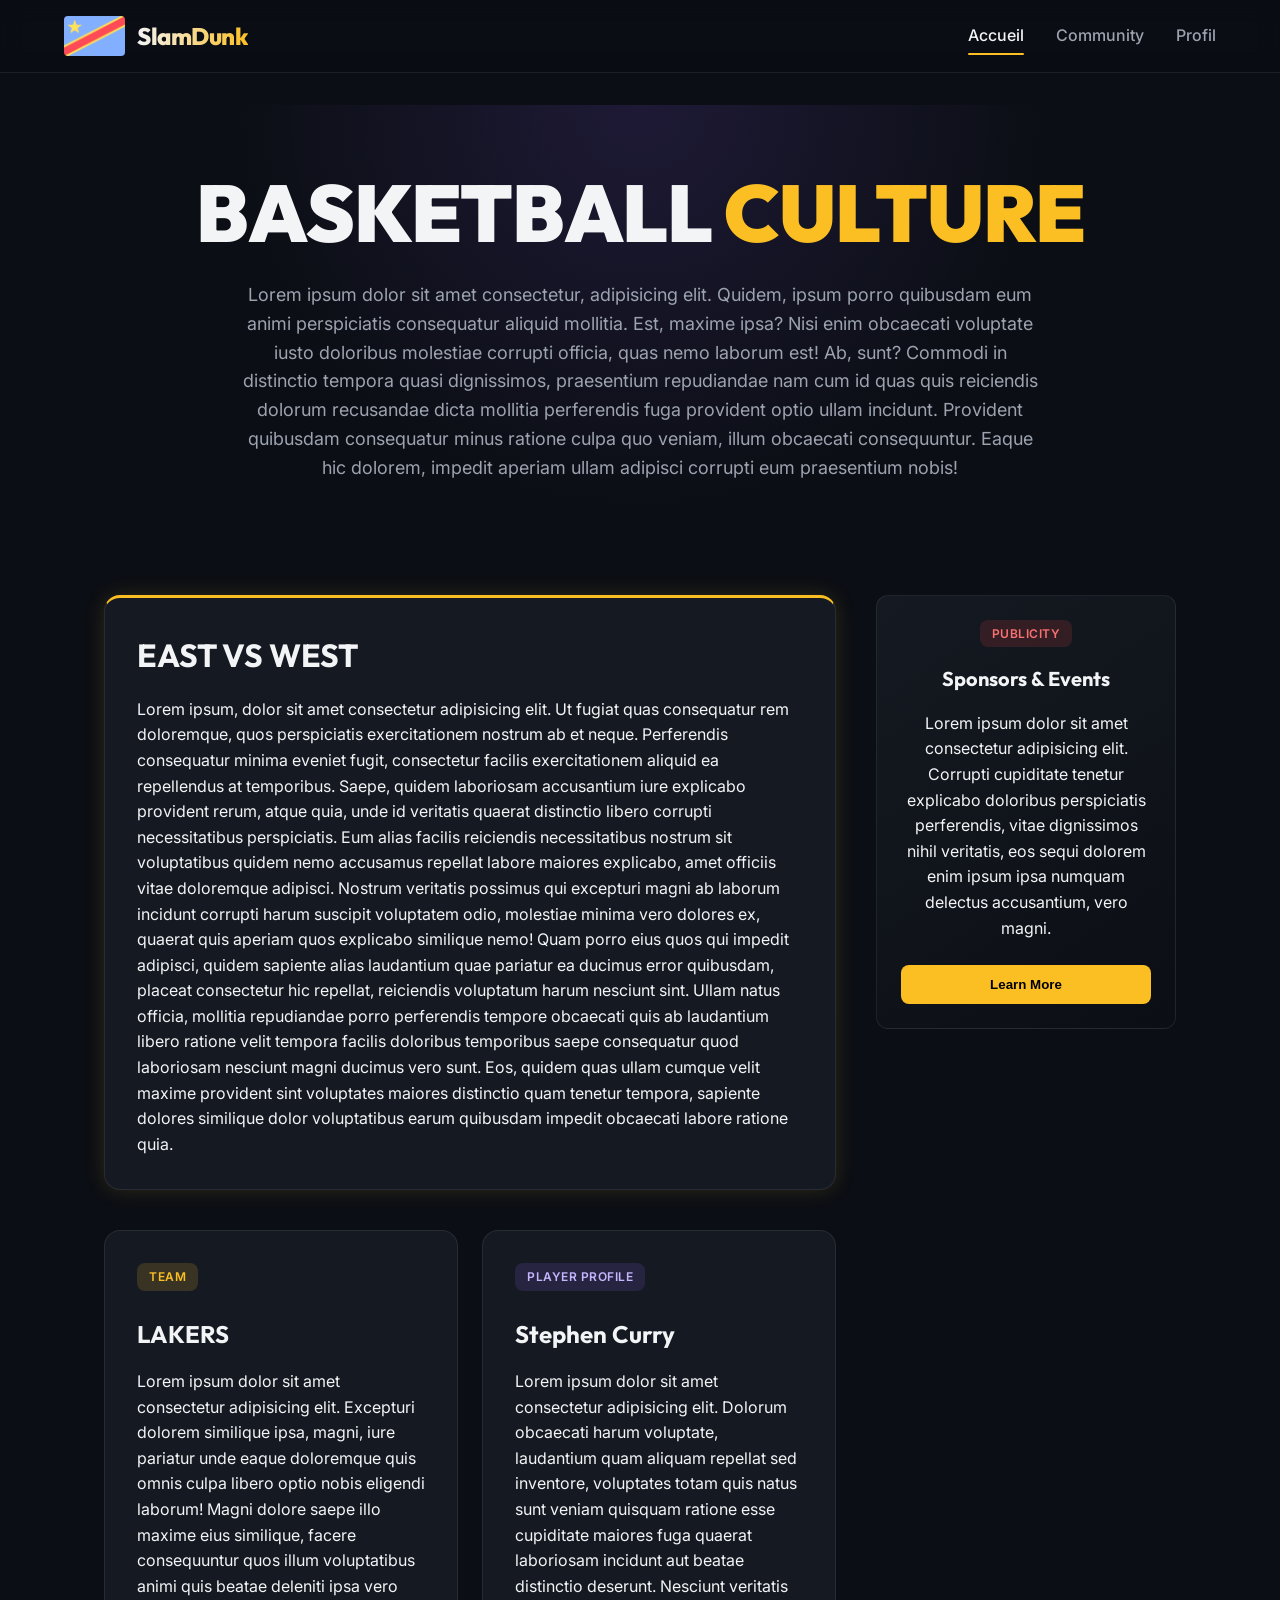
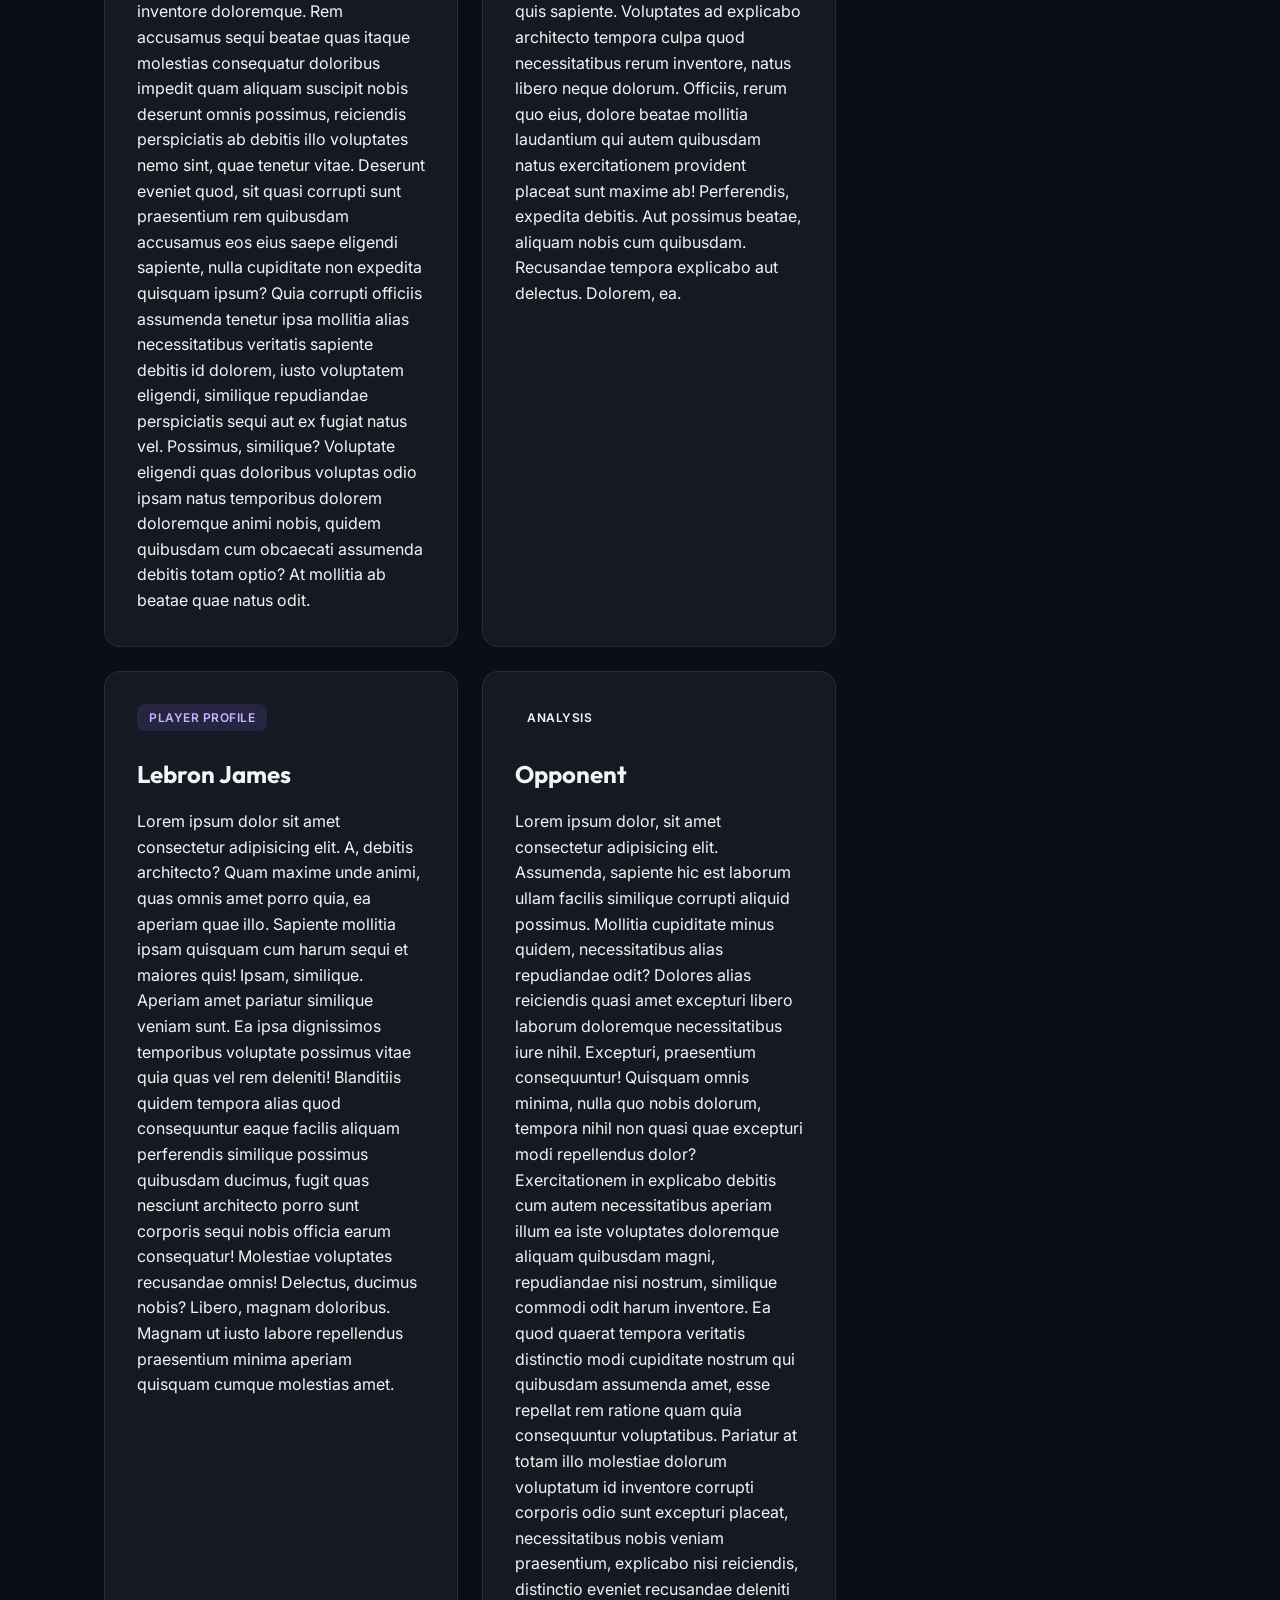
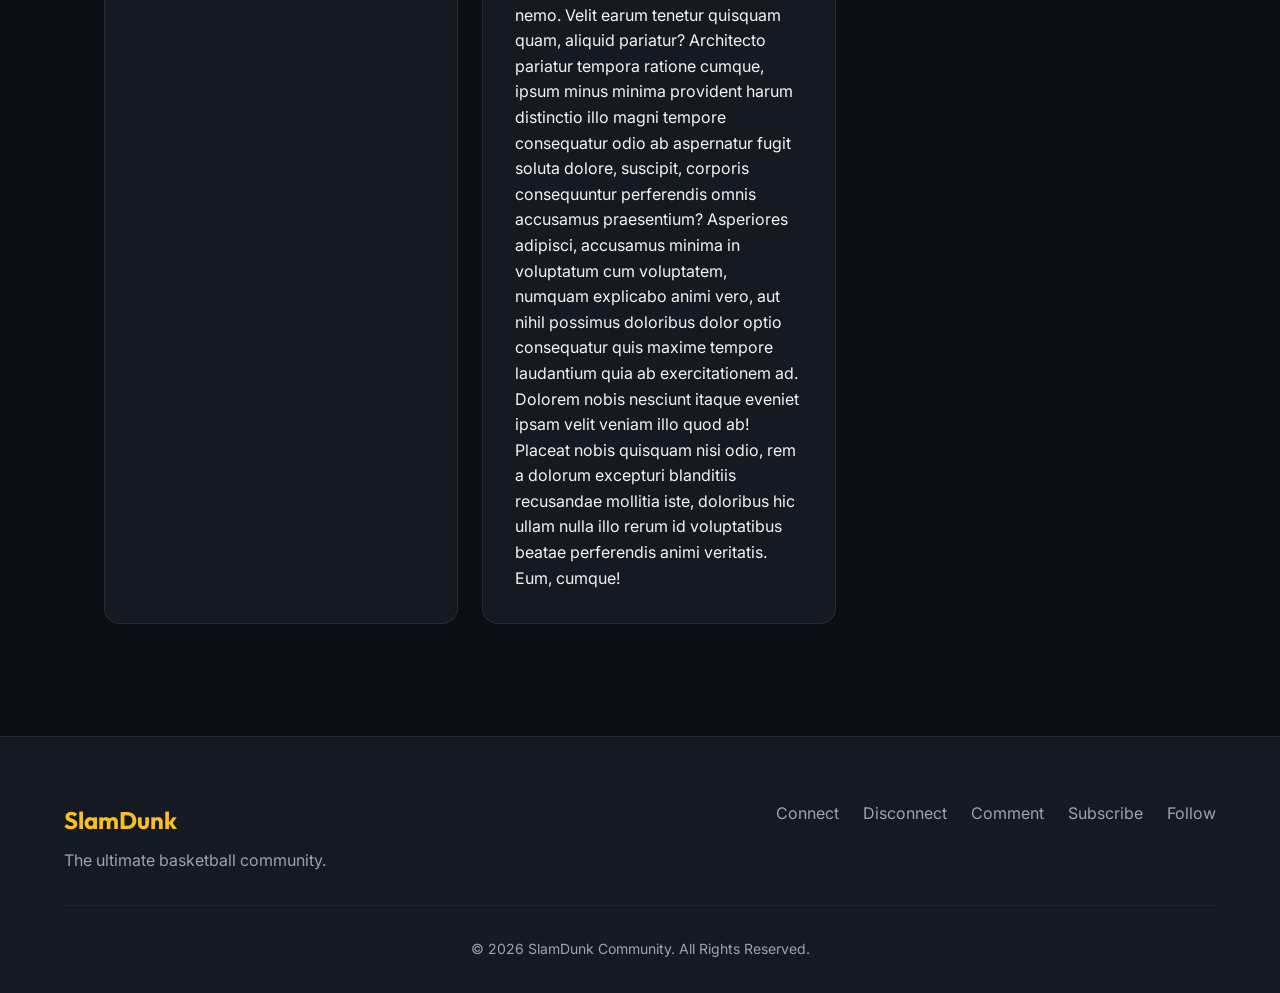
==== index.html @ 23853d2c "fx(design and all)" ====
<!DOCTYPE html>
<html lang="en">
  <head>
    <meta charset="UTF-8" />
    <meta name="viewport" content="width=device-width, initial-scale=1.0" />
    <!-- Modern Fonts -->
    <link rel="preconnect" href="https://fonts.googleapis.com">
    <link rel="preconnect" href="https://fonts.gstatic.com" crossorigin>
    <link href="https://fonts.googleapis.com/css2?family=Inter:wght@300;400;500;600&family=Outfit:wght@700;800;900&display=swap" rel="stylesheet">
    <link rel="stylesheet" href="1.css" />
    <title>SlamDunk | Community</title>
    <meta name="description" content="A comprehensive modern basketball community and news portal." />
  </head>
  <body>
    <!-- Top Navigation -->
    <header class="navbar">
      <div class="logo-area">
        <img src="drc.png" alt="drc flag" class="nav-logo" />
        <span class="logo-text">SlamDunk</span>
      </div>
      <nav class="nav-menu">
        <ul class="nav-links">
          <li><a href="#" class="active">Accueil</a></li>
          <li><a href="#">Community</a></li>
          <li><a href="#">Profil</a></li>
        </ul>
      </nav>
    </header>

    <!-- Main Application Wrapper -->
    <main class="page-container">
      
      <!-- Page Header / Hero -->
      <section class="hero-section">
        <h1 class="hero-title">BASKETBALL <span class="accent-text">CULTURE</span></h1>
        <p class="lead-text">
          Lorem ipsum dolor sit amet consectetur, adipisicing elit. Quidem,
          ipsum porro quibusdam eum animi perspiciatis consequatur aliquid
          mollitia. Est, maxime ipsa? Nisi enim obcaecati voluptate iusto
          doloribus molestiae corrupti officia, quas nemo laborum est! Ab,
          sunt? Commodi in distinctio tempora quasi dignissimos, praesentium
          repudiandae nam cum id quas quis reiciendis dolorum recusandae
          dicta mollitia perferendis fuga provident optio ullam incidunt.
          Provident quibusdam consequatur minus ratione culpa quo veniam,
          illum obcaecati consequuntur. Eaque hic dolorem, impedit aperiam
          ullam adipisci corrupti eum praesentium nobis!
        </p>
      </section>

      <!-- Layout Grid (Main Content + Sidebar) -->
      <div class="content-layout">
        
        <!-- Primary Articles Area -->
        <div class="main-articles">
          
          <article class="card premium-card">
            <h2 class="card-heading">EAST VS WEST</h2>
            <div class="card-body">
              <p>
                Lorem ipsum, dolor sit amet consectetur adipisicing elit. Ut
                fugiat quas consequatur rem doloremque, quos perspiciatis
                exercitationem nostrum ab et neque. Perferendis consequatur minima
                eveniet fugit, consectetur facilis exercitationem aliquid ea
                repellendus at temporibus. Saepe, quidem laboriosam accusantium
                iure explicabo provident rerum, atque quia, unde id veritatis
                quaerat distinctio libero corrupti necessitatibus perspiciatis.
                Eum alias facilis reiciendis necessitatibus nostrum sit
                voluptatibus quidem nemo accusamus repellat labore maiores
                explicabo, amet officiis vitae doloremque adipisci. Nostrum
                veritatis possimus qui excepturi magni ab laborum incidunt
                corrupti harum suscipit voluptatem odio, molestiae minima vero
                dolores ex, quaerat quis aperiam quos explicabo similique nemo!
                Quam porro eius quos qui impedit adipisci, quidem sapiente alias
                laudantium quae pariatur ea ducimus error quibusdam, placeat
                consectetur hic repellat, reiciendis voluptatum harum nesciunt
                sint. Ullam natus officia, mollitia repudiandae porro perferendis
                tempore obcaecati quis ab laudantium libero ratione velit tempora
                facilis doloribus temporibus saepe consequatur quod laboriosam
                nesciunt magni ducimus vero sunt. Eos, quidem quas ullam cumque
                velit maxime provident sint voluptates maiores distinctio quam
                tenetur tempora, sapiente dolores similique dolor voluptatibus
                earum quibusdam impedit obcaecati labore ratione quia.
              </p>
            </div>
          </article>

          <!-- Grid of Sub-Topics -->
          <div class="cards-grid">
            <article class="card team-card">
              <div class="card-image-wrap lakers-img"></div>
              <div class="card-content">
                <span class="badge team-badge">Team</span>
                <h3 class="card-subheading">LAKERS</h3>
                <p>
                  Lorem ipsum dolor sit amet consectetur adipisicing elit. Excepturi
                  dolorem similique ipsa, magni, iure pariatur unde eaque doloremque
                  quis omnis culpa libero optio nobis eligendi laborum! Magni dolore
                  saepe illo maxime eius similique, facere consequuntur quos illum
                  voluptatibus animi quis beatae deleniti ipsa vero inventore
                  doloremque. Rem accusamus sequi beatae quas itaque molestias
                  consequatur doloribus impedit quam aliquam suscipit nobis deserunt
                  omnis possimus, reiciendis perspiciatis ab debitis illo voluptates
                  nemo sint, quae tenetur vitae. Deserunt eveniet quod, sit quasi
                  corrupti sunt praesentium rem quibusdam accusamus eos eius saepe
                  eligendi sapiente, nulla cupiditate non expedita quisquam ipsum?
                  Quia corrupti officiis assumenda tenetur ipsa mollitia alias
                  necessitatibus veritatis sapiente debitis id dolorem, iusto
                  voluptatem eligendi, similique repudiandae perspiciatis sequi aut
                  ex fugiat natus vel. Possimus, similique? Voluptate eligendi quas
                  doloribus voluptas odio ipsam natus temporibus dolorem doloremque
                  animi nobis, quidem quibusdam cum obcaecati assumenda debitis
                  totam optio? At mollitia ab beatae quae natus odit.
                </p>
              </div>
            </article>

            <article class="card player-card">
              <div class="card-content">
                <span class="badge player-badge">Player Profile</span>
                <h3 class="card-subheading">Stephen Curry</h3>
                <p>
                  Lorem ipsum dolor sit amet consectetur adipisicing elit. Dolorum
                  obcaecati harum voluptate, laudantium quam aliquam repellat sed
                  inventore, voluptates totam quis natus sunt veniam quisquam
                  ratione esse cupiditate maiores fuga quaerat laboriosam incidunt
                  aut beatae distinctio deserunt. Nesciunt veritatis quis sapiente.
                  Voluptates ad explicabo architecto tempora culpa quod
                  necessitatibus rerum inventore, natus libero neque dolorum.
                  Officiis, rerum quo eius, dolore beatae mollitia laudantium qui
                  autem quibusdam natus exercitationem provident placeat sunt maxime
                  ab! Perferendis, expedita debitis. Aut possimus beatae, aliquam
                  nobis cum quibusdam. Recusandae tempora explicabo aut delectus.
                  Dolorem, ea.
                </p>
              </div>
            </article>

            <article class="card player-card">
              <div class="card-content">
                <span class="badge player-badge">Player Profile</span>
                <h3 class="card-subheading">Lebron James</h3>
                <p>
                  Lorem ipsum dolor sit amet consectetur adipisicing elit. A,
                  debitis architecto? Quam maxime unde animi, quas omnis amet porro
                  quia, ea aperiam quae illo. Sapiente mollitia ipsam quisquam cum
                  harum sequi et maiores quis! Ipsam, similique. Aperiam amet
                  pariatur similique veniam sunt. Ea ipsa dignissimos temporibus
                  voluptate possimus vitae quia quas vel rem deleniti! Blanditiis
                  quidem tempora alias quod consequuntur eaque facilis aliquam
                  perferendis similique possimus quibusdam ducimus, fugit quas
                  nesciunt architecto porro sunt corporis sequi nobis officia earum
                  consequatur! Molestiae voluptates recusandae omnis! Delectus,
                  ducimus nobis? Libero, magnam doloribus. Magnam ut iusto labore
                  repellendus praesentium minima aperiam quisquam cumque molestias
                  amet.
                </p>
              </div>
            </article>

            <article class="card general-card">
              <div class="card-content">
                <span class="badge">Analysis</span>
                <h3 class="card-subheading">Opponent</h3>
                <p>
                  Lorem ipsum dolor, sit amet consectetur adipisicing elit.
                  Assumenda, sapiente hic est laborum ullam facilis similique
                  corrupti aliquid possimus. Mollitia cupiditate minus quidem,
                  necessitatibus alias repudiandae odit? Dolores alias reiciendis
                  quasi amet excepturi libero laborum doloremque necessitatibus iure
                  nihil. Excepturi, praesentium consequuntur! Quisquam omnis minima,
                  nulla quo nobis dolorum, tempora nihil non quasi quae excepturi
                  modi repellendus dolor? Exercitationem in explicabo debitis cum
                  autem necessitatibus aperiam illum ea iste voluptates doloremque
                  aliquam quibusdam magni, repudiandae nisi nostrum, similique
                  commodi odit harum inventore. Ea quod quaerat tempora veritatis
                  distinctio modi cupiditate nostrum qui quibusdam assumenda amet,
                  esse repellat rem ratione quam quia consequuntur voluptatibus.
                  Pariatur at totam illo molestiae dolorum voluptatum id inventore
                  corrupti corporis odio sunt excepturi placeat, necessitatibus
                  nobis veniam praesentium, explicabo nisi reiciendis, distinctio
                  eveniet recusandae deleniti nemo. Velit earum tenetur quisquam
                  quam, aliquid pariatur? Architecto pariatur tempora ratione
                  cumque, ipsum minus minima provident harum distinctio illo magni
                  tempore consequatur odio ab aspernatur fugit soluta dolore,
                  suscipit, corporis consequuntur perferendis omnis accusamus
                  praesentium? Asperiores adipisci, accusamus minima in voluptatum
                  cum voluptatem, numquam explicabo animi vero, aut nihil possimus
                  doloribus dolor optio consequatur quis maxime tempore laudantium
                  quia ab exercitationem ad. Dolorem nobis nesciunt itaque eveniet
                  ipsam velit veniam illo quod ab! Placeat nobis quisquam nisi odio,
                  rem a dolorum excepturi blanditiis recusandae mollitia iste,
                  doloribus hic ullam nulla illo rerum id voluptatibus beatae
                  perferendis animi veritatis. Eum, cumque!
                </p>
              </div>
            </article>
          </div>
        </div>

        <!-- Sidebar / Publicity -->
        <aside class="sidebar">
          <div class="promo-widget">
            <span class="badge promo-badge">Publicity</span>
            <h3 class="widget-title">Sponsors & Events</h3>
            <p>
              Lorem ipsum dolor sit amet consectetur adipisicing elit. Corrupti
              cupiditate tenetur explicabo doloribus perspiciatis perferendis,
              vitae dignissimos nihil veritatis, eos sequi dolorem enim ipsum ipsa
              numquam delectus accusantium, vero magni.
            </p>
            <button class="btn btn-primary">Learn More</button>
          </div>
        </aside>

      </div>
    </main>

    <!-- Footer Area -->
    <footer class="main-footer">
      <div class="footer-inner">
        <div class="footer-brand">
          <h4>SlamDunk</h4>
          <p>The ultimate basketball community.</p>
        </div>
        <ul class="footer-nav">
          <li><a href="#">Connect</a></li>
          <li><a href="#">Disconnect</a></li>
          <li><a href="#">Comment</a></li>
          <li><a href="#">Subscribe</a></li>
          <li><a href="#">Follow</a></li>
        </ul>
      </div>
      <div class="footer-bottom">
        <p>&copy; 2026 SlamDunk Community. All Rights Reserved.</p>
      </div>
    </footer>
  </body>
</html>
---- 1.css ----
/* =========================================================================
   Modern SlamDunk Theme 
   ========================================================================= */

:root {
  /* Color Palette - Premium Dark Theme with Gold Accents */
  --bg-main: #0B0E14;
  --bg-card: #151A22;
  --bg-card-hover: #1A202C;
  --bg-navbar: rgba(11, 14, 20, 0.85);
  
  --text-primary: #F3F4F6;
  --text-secondary: #9CA3AF;
  
  --accent-primary: #FBBF24; /* Lakers Gold */
  --accent-hover: #F59E0B;
  --accent-secondary: #8B5CF6; /* Lakers Purple */

  --border-color: rgba(255, 255, 255, 0.08);

  /* Typography */
  --font-sans: 'Inter', sans-serif;
  --font-display: 'Outfit', sans-serif;
  
  /* Layout */
  --max-width: 1200px;
  --radius-lg: 16px;
  --radius-md: 12px;
  --radius-sm: 8px;
  
  /* Shadows & Effects */
  --shadow-subtle: 0 4px 20px rgba(0,0,0,0.4);
  --shadow-glow: 0 0 20px rgba(251, 191, 36, 0.15);
  --transition: all 0.3s cubic-bezier(0.4, 0, 0.2, 1);
}

* {
  margin: 0;
  padding: 0;
  box-sizing: border-box;
}

body {
  background-color: var(--bg-main);
  color: var(--text-primary);
  font-family: var(--font-sans);
  line-height: 1.6;
  -webkit-font-smoothing: antialiased;
}

img {
  max-width: 100%;
  display: block;
}

a {
  text-decoration: none;
  color: inherit;
  transition: var(--transition);
}

ul {
  list-style: none;
}

/* =========================================================================
   Navigation
   ========================================================================= */
.navbar {
  position: sticky;
  top: 0;
  z-index: 100;
  display: flex;
  justify-content: space-between;
  align-items: center;
  padding: 1rem 5%;
  background: var(--bg-navbar);
  backdrop-filter: blur(12px);
  -webkit-backdrop-filter: blur(12px);
  border-bottom: 1px solid var(--border-color);
}

.logo-area {
  display: flex;
  align-items: center;
  gap: 12px;
}

.nav-logo {
  height: 40px;
  width: auto;
  border-radius: 4px;
}

.logo-text {
  font-family: var(--font-display);
  font-weight: 800;
  font-size: 1.5rem;
  letter-spacing: -0.5px;
  background: linear-gradient(to right, var(--text-primary), var(--accent-primary));
  -webkit-background-clip: text;
  color: transparent;
}

.nav-links {
  display: flex;
  gap: 2rem;
}

.nav-links a {
  font-weight: 500;
  font-size: 1rem;
  color: var(--text-secondary);
  padding: 0.5rem 0;
  position: relative;
}

.nav-links a:hover,
.nav-links a.active {
  color: var(--text-primary);
}

.nav-links a.active::after {
  content: '';
  position: absolute;
  bottom: -2px;
  left: 0;
  width: 100%;
  height: 2px;
  background-color: var(--accent-primary);
  border-radius: 2px;
}

/* =========================================================================
   Layout & Hero
   ========================================================================= */
.page-container {
  max-width: var(--max-width);
  margin: 0 auto;
  padding: 2rem 5%;
}

.hero-section {
  text-align: center;
  padding: 4rem 1rem;
  margin-bottom: 3rem;
  background: radial-gradient(circle at top, rgba(139, 92, 246, 0.15), transparent 60%);
  border-radius: var(--radius-lg);
}

.hero-title {
  font-family: var(--font-display);
  font-size: clamp(3rem, 8vw, 5rem);
  font-weight: 900;
  line-height: 1.1;
  margin-bottom: 1.5rem;
  letter-spacing: -1px;
}

.accent-text {
  color: var(--accent-primary);
}

.lead-text {
  max-width: 800px;
  margin: 0 auto;
  font-size: 1.125rem;
  color: var(--text-secondary);
}

/* =========================================================================
   Content Layout
   ========================================================================= */
.content-layout {
  display: grid;
  grid-template-columns: 1fr 300px;
  gap: 2.5rem;
}

/* =========================================================================
   Cards & Components
   ========================================================================= */
.card {
  background: var(--bg-card);
  border: 1px solid var(--border-color);
  border-radius: var(--radius-lg);
  padding: 2rem;
  transition: var(--transition);
}

.card:hover {
  transform: translateY(-4px);
  background: var(--bg-card-hover);
  box-shadow: var(--shadow-subtle);
  border-color: rgba(255, 255, 255, 0.15);
}

.premium-card {
  margin-bottom: 2.5rem;
  border-top: 3px solid var(--accent-primary);
  box-shadow: var(--shadow-glow);
}

.card-heading {
  font-family: var(--font-display);
  font-size: 2rem;
  margin-bottom: 1rem;
}

.card-subheading {
  font-family: var(--font-display);
  font-size: 1.5rem;
  margin: 0.5rem 0 1rem;
}

.cards-grid {
  display: grid;
  grid-template-columns: repeat(auto-fit, minmax(300px, 1fr));
  gap: 1.5rem;
}

.badge {
  display: inline-block;
  padding: 0.25rem 0.75rem;
  font-size: 0.75rem;
  font-weight: 600;
  text-transform: uppercase;
  border-radius: var(--radius-sm);
  margin-bottom: 1rem;
  letter-spacing: 0.5px;
}

.team-badge {
  background: rgba(251, 191, 36, 0.15);
  color: var(--accent-primary);
}

.player-badge {
  background: rgba(139, 92, 246, 0.15);
  color: #C4B5FD; /* Lighter Purple */
}

.promo-badge {
  background: rgba(239, 68, 68, 0.15);
  color: #F87171; /* Red */
}

/* =========================================================================
   Sidebar & Widgets
   ========================================================================= */
.promo-widget {
  background: linear-gradient(145deg, var(--bg-card), rgba(11, 14, 20, 1));
  border: 1px solid var(--border-color);
  border-radius: var(--radius-md);
  padding: 1.5rem;
  text-align: center;
  position: sticky;
  top: 100px;
}

.widget-title {
  font-family: var(--font-display);
  font-size: 1.25rem;
  margin-bottom: 1rem;
}

.btn {
  display: inline-flex;
  align-items: center;
  justify-content: center;
  padding: 0.75rem 1.5rem;
  font-weight: 600;
  border-radius: var(--radius-sm);
  cursor: pointer;
  transition: var(--transition);
  border: none;
  width: 100%;
  margin-top: 1.5rem;
}

.btn-primary {
  background: var(--accent-primary);
  color: #000;
}

.btn-primary:hover {
  background: var(--accent-hover);
  transform: scale(1.02);
}

/* =========================================================================
   Footer
   ========================================================================= */
.main-footer {
  background: var(--bg-card);
  border-top: 1px solid var(--border-color);
  padding: 4rem 5% 2rem;
  margin-top: 5rem;
}

.footer-inner {
  max-width: var(--max-width);
  margin: 0 auto;
  display: flex;
  justify-content: space-between;
  align-items: flex-start;
  flex-wrap: wrap;
  gap: 2rem;
  margin-bottom: 2rem;
}

.footer-brand h4 {
  font-family: var(--font-display);
  font-size: 1.5rem;
  color: var(--accent-primary);
  margin-bottom: 0.5rem;
}

.footer-brand p {
  color: var(--text-secondary);
}

.footer-nav {
  display: flex;
  flex-wrap: wrap;
  gap: 1.5rem;
}

.footer-nav a {
  color: var(--text-secondary);
}

.footer-nav a:hover {
  color: var(--accent-primary);
}

.footer-bottom {
  max-width: var(--max-width);
  margin: 0 auto;
  padding-top: 2rem;
  border-top: 1px solid rgba(255,255,255,0.05);
  text-align: center;
  color: var(--text-secondary);
  font-size: 0.875rem;
}

/* =========================================================================
   Responsive Media Queries
   ========================================================================= */
@media (max-width: 968px) {
  .content-layout {
    grid-template-columns: 1fr;
  }
  
  .sidebar {
    order: -1;
    margin-bottom: 2rem;
  }
  
  .promo-widget {
    position: static;
  }
}

@media (max-width: 640px) {
  .navbar {
    flex-direction: column;
    gap: 1rem;
    padding: 1rem;
  }
  
  .footer-inner {
    flex-direction: column;
    align-items: center;
    text-align: center;
  }
  
  .hero-title {
    font-size: 2.5rem;
  }
  
  .card {
    padding: 1.5rem;
  }
}
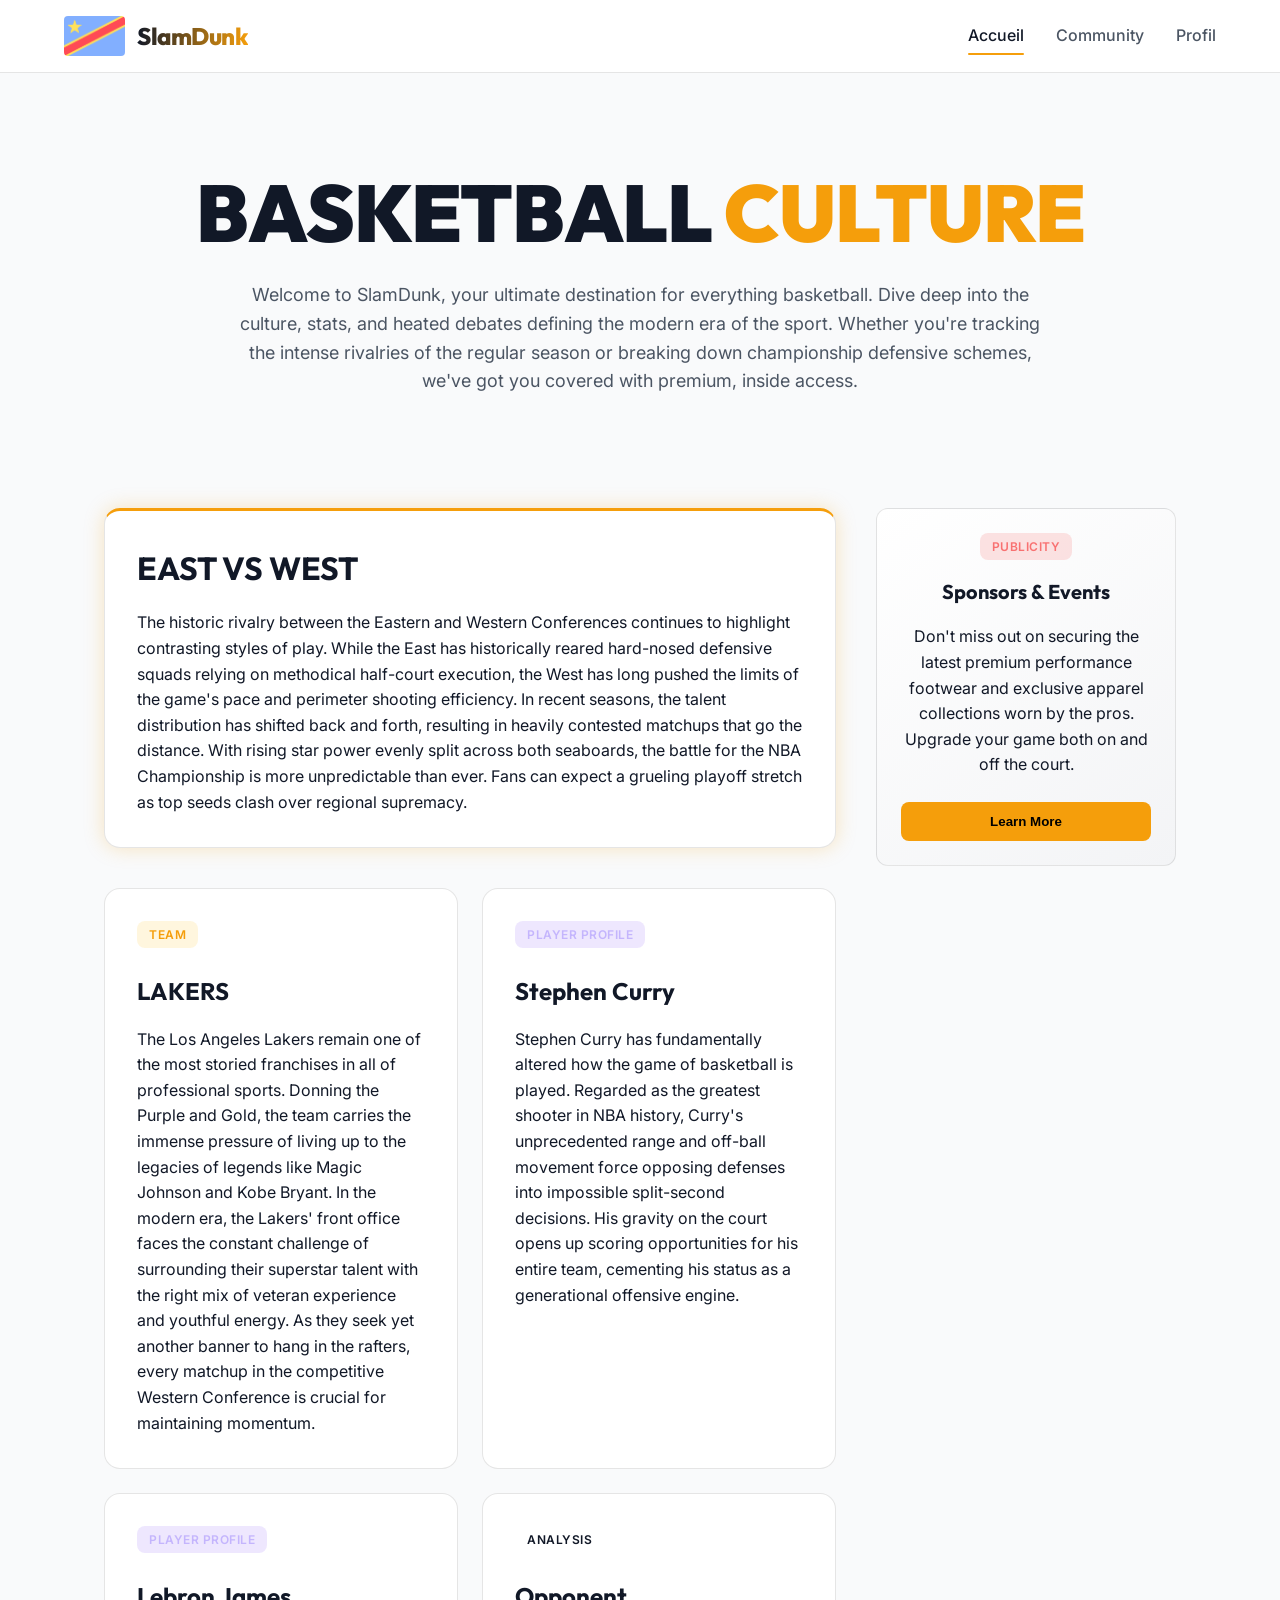
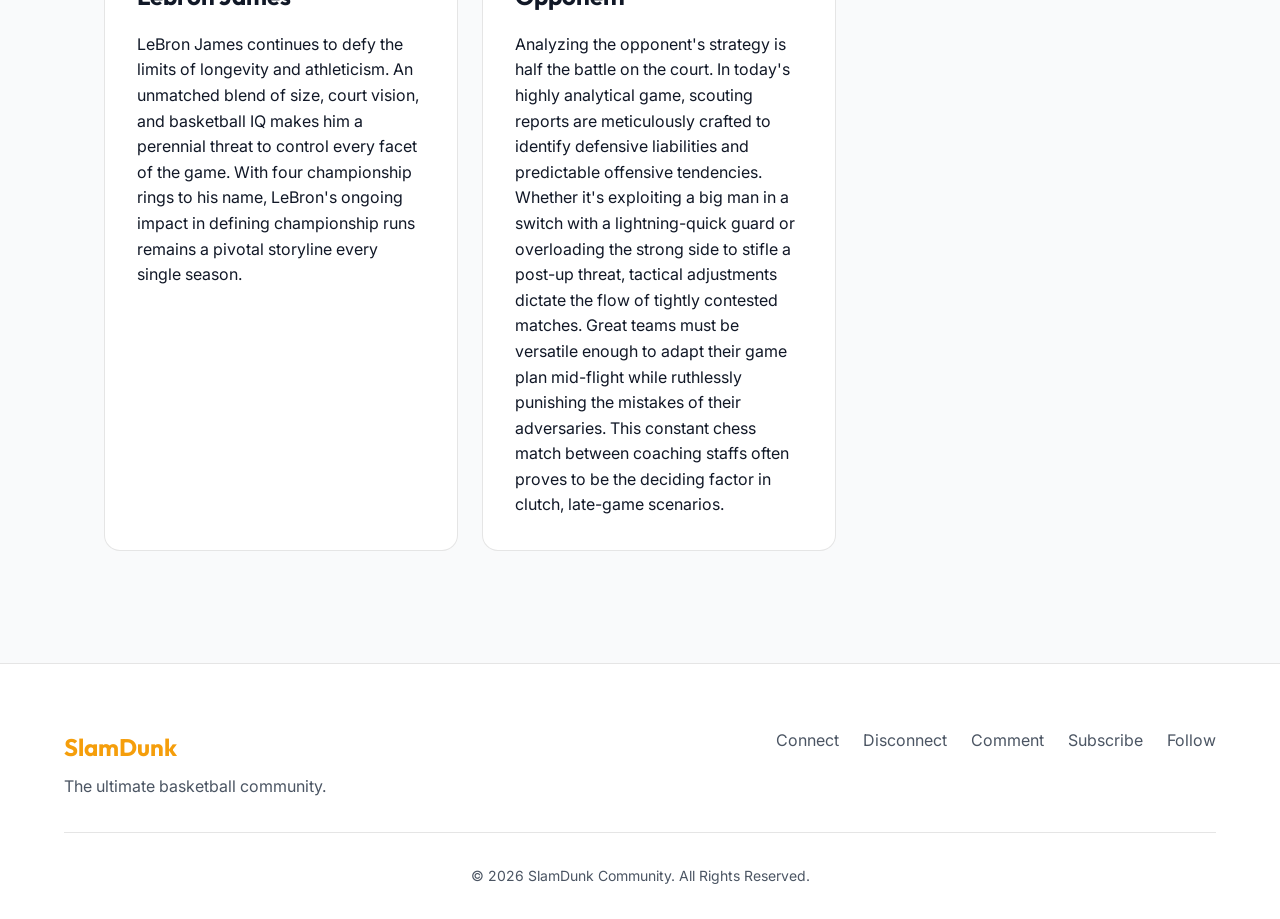
==== commit 4c30535c: "fx(vocabulary): remove the lorem" ====
--- a/index.html
+++ b/index.html
@@ -34,16 +34,11 @@
       <section class="hero-section">
         <h1 class="hero-title">BASKETBALL <span class="accent-text">CULTURE</span></h1>
         <p class="lead-text">
-          Lorem ipsum dolor sit amet consectetur, adipisicing elit. Quidem,
-          ipsum porro quibusdam eum animi perspiciatis consequatur aliquid
-          mollitia. Est, maxime ipsa? Nisi enim obcaecati voluptate iusto
-          doloribus molestiae corrupti officia, quas nemo laborum est! Ab,
-          sunt? Commodi in distinctio tempora quasi dignissimos, praesentium
-          repudiandae nam cum id quas quis reiciendis dolorum recusandae
-          dicta mollitia perferendis fuga provident optio ullam incidunt.
-          Provident quibusdam consequatur minus ratione culpa quo veniam,
-          illum obcaecati consequuntur. Eaque hic dolorem, impedit aperiam
-          ullam adipisci corrupti eum praesentium nobis!
+          Welcome to SlamDunk, your ultimate destination for everything basketball. 
+          Dive deep into the culture, stats, and heated debates defining the modern era 
+          of the sport. Whether you're tracking the intense rivalries of the regular season 
+          or breaking down championship defensive schemes, we've got you covered with 
+          premium, inside access.
         </p>
       </section>
 
@@ -57,29 +52,15 @@
             <h2 class="card-heading">EAST VS WEST</h2>
             <div class="card-body">
               <p>
-                Lorem ipsum, dolor sit amet consectetur adipisicing elit. Ut
-                fugiat quas consequatur rem doloremque, quos perspiciatis
-                exercitationem nostrum ab et neque. Perferendis consequatur minima
-                eveniet fugit, consectetur facilis exercitationem aliquid ea
-                repellendus at temporibus. Saepe, quidem laboriosam accusantium
-                iure explicabo provident rerum, atque quia, unde id veritatis
-                quaerat distinctio libero corrupti necessitatibus perspiciatis.
-                Eum alias facilis reiciendis necessitatibus nostrum sit
-                voluptatibus quidem nemo accusamus repellat labore maiores
-                explicabo, amet officiis vitae doloremque adipisci. Nostrum
-                veritatis possimus qui excepturi magni ab laborum incidunt
-                corrupti harum suscipit voluptatem odio, molestiae minima vero
-                dolores ex, quaerat quis aperiam quos explicabo similique nemo!
-                Quam porro eius quos qui impedit adipisci, quidem sapiente alias
-                laudantium quae pariatur ea ducimus error quibusdam, placeat
-                consectetur hic repellat, reiciendis voluptatum harum nesciunt
-                sint. Ullam natus officia, mollitia repudiandae porro perferendis
-                tempore obcaecati quis ab laudantium libero ratione velit tempora
-                facilis doloribus temporibus saepe consequatur quod laboriosam
-                nesciunt magni ducimus vero sunt. Eos, quidem quas ullam cumque
-                velit maxime provident sint voluptates maiores distinctio quam
-                tenetur tempora, sapiente dolores similique dolor voluptatibus
-                earum quibusdam impedit obcaecati labore ratione quia.
+                The historic rivalry between the Eastern and Western Conferences continues 
+                to highlight contrasting styles of play. While the East has historically 
+                reared hard-nosed defensive squads relying on methodical half-court execution, 
+                the West has long pushed the limits of the game's pace and perimeter shooting 
+                efficiency. In recent seasons, the talent distribution has shifted back and 
+                forth, resulting in heavily contested matchups that go the distance. 
+                With rising star power evenly split across both seaboards, the battle for 
+                the NBA Championship is more unpredictable than ever. Fans can expect a 
+                grueling playoff stretch as top seeds clash over regional supremacy.
               </p>
             </div>
           </article>
@@ -92,24 +73,12 @@
                 <span class="badge team-badge">Team</span>
                 <h3 class="card-subheading">LAKERS</h3>
                 <p>
-                  Lorem ipsum dolor sit amet consectetur adipisicing elit. Excepturi
-                  dolorem similique ipsa, magni, iure pariatur unde eaque doloremque
-                  quis omnis culpa libero optio nobis eligendi laborum! Magni dolore
-                  saepe illo maxime eius similique, facere consequuntur quos illum
-                  voluptatibus animi quis beatae deleniti ipsa vero inventore
-                  doloremque. Rem accusamus sequi beatae quas itaque molestias
-                  consequatur doloribus impedit quam aliquam suscipit nobis deserunt
-                  omnis possimus, reiciendis perspiciatis ab debitis illo voluptates
-                  nemo sint, quae tenetur vitae. Deserunt eveniet quod, sit quasi
-                  corrupti sunt praesentium rem quibusdam accusamus eos eius saepe
-                  eligendi sapiente, nulla cupiditate non expedita quisquam ipsum?
-                  Quia corrupti officiis assumenda tenetur ipsa mollitia alias
-                  necessitatibus veritatis sapiente debitis id dolorem, iusto
-                  voluptatem eligendi, similique repudiandae perspiciatis sequi aut
-                  ex fugiat natus vel. Possimus, similique? Voluptate eligendi quas
-                  doloribus voluptas odio ipsam natus temporibus dolorem doloremque
-                  animi nobis, quidem quibusdam cum obcaecati assumenda debitis
-                  totam optio? At mollitia ab beatae quae natus odit.
+                  The Los Angeles Lakers remain one of the most storied franchises in all of professional sports. 
+                  Donning the Purple and Gold, the team carries the immense pressure of living up to the legacies 
+                  of legends like Magic Johnson and Kobe Bryant. In the modern era, the Lakers' front office faces 
+                  the constant challenge of surrounding their superstar talent with the right mix of veteran experience 
+                  and youthful energy. As they seek yet another banner to hang in the rafters, every matchup in 
+                  the competitive Western Conference is crucial for maintaining momentum.
                 </p>
               </div>
             </article>
@@ -119,18 +88,11 @@
                 <span class="badge player-badge">Player Profile</span>
                 <h3 class="card-subheading">Stephen Curry</h3>
                 <p>
-                  Lorem ipsum dolor sit amet consectetur adipisicing elit. Dolorum
-                  obcaecati harum voluptate, laudantium quam aliquam repellat sed
-                  inventore, voluptates totam quis natus sunt veniam quisquam
-                  ratione esse cupiditate maiores fuga quaerat laboriosam incidunt
-                  aut beatae distinctio deserunt. Nesciunt veritatis quis sapiente.
-                  Voluptates ad explicabo architecto tempora culpa quod
-                  necessitatibus rerum inventore, natus libero neque dolorum.
-                  Officiis, rerum quo eius, dolore beatae mollitia laudantium qui
-                  autem quibusdam natus exercitationem provident placeat sunt maxime
-                  ab! Perferendis, expedita debitis. Aut possimus beatae, aliquam
-                  nobis cum quibusdam. Recusandae tempora explicabo aut delectus.
-                  Dolorem, ea.
+                  Stephen Curry has fundamentally altered how the game of basketball is played. 
+                  Regarded as the greatest shooter in NBA history, Curry's unprecedented range 
+                  and off-ball movement force opposing defenses into impossible split-second 
+                  decisions. His gravity on the court opens up scoring opportunities for his 
+                  entire team, cementing his status as a generational offensive engine.
                 </p>
               </div>
             </article>
@@ -140,19 +102,11 @@
                 <span class="badge player-badge">Player Profile</span>
                 <h3 class="card-subheading">Lebron James</h3>
                 <p>
-                  Lorem ipsum dolor sit amet consectetur adipisicing elit. A,
-                  debitis architecto? Quam maxime unde animi, quas omnis amet porro
-                  quia, ea aperiam quae illo. Sapiente mollitia ipsam quisquam cum
-                  harum sequi et maiores quis! Ipsam, similique. Aperiam amet
-                  pariatur similique veniam sunt. Ea ipsa dignissimos temporibus
-                  voluptate possimus vitae quia quas vel rem deleniti! Blanditiis
-                  quidem tempora alias quod consequuntur eaque facilis aliquam
-                  perferendis similique possimus quibusdam ducimus, fugit quas
-                  nesciunt architecto porro sunt corporis sequi nobis officia earum
-                  consequatur! Molestiae voluptates recusandae omnis! Delectus,
-                  ducimus nobis? Libero, magnam doloribus. Magnam ut iusto labore
-                  repellendus praesentium minima aperiam quisquam cumque molestias
-                  amet.
+                  LeBron James continues to defy the limits of longevity and athleticism. 
+                  An unmatched blend of size, court vision, and basketball IQ makes him 
+                  a perennial threat to control every facet of the game. With four 
+                  championship rings to his name, LeBron's ongoing impact in defining 
+                  championship runs remains a pivotal storyline every single season.
                 </p>
               </div>
             </article>
@@ -162,35 +116,15 @@
                 <span class="badge">Analysis</span>
                 <h3 class="card-subheading">Opponent</h3>
                 <p>
-                  Lorem ipsum dolor, sit amet consectetur adipisicing elit.
-                  Assumenda, sapiente hic est laborum ullam facilis similique
-                  corrupti aliquid possimus. Mollitia cupiditate minus quidem,
-                  necessitatibus alias repudiandae odit? Dolores alias reiciendis
-                  quasi amet excepturi libero laborum doloremque necessitatibus iure
-                  nihil. Excepturi, praesentium consequuntur! Quisquam omnis minima,
-                  nulla quo nobis dolorum, tempora nihil non quasi quae excepturi
-                  modi repellendus dolor? Exercitationem in explicabo debitis cum
-                  autem necessitatibus aperiam illum ea iste voluptates doloremque
-                  aliquam quibusdam magni, repudiandae nisi nostrum, similique
-                  commodi odit harum inventore. Ea quod quaerat tempora veritatis
-                  distinctio modi cupiditate nostrum qui quibusdam assumenda amet,
-                  esse repellat rem ratione quam quia consequuntur voluptatibus.
-                  Pariatur at totam illo molestiae dolorum voluptatum id inventore
-                  corrupti corporis odio sunt excepturi placeat, necessitatibus
-                  nobis veniam praesentium, explicabo nisi reiciendis, distinctio
-                  eveniet recusandae deleniti nemo. Velit earum tenetur quisquam
-                  quam, aliquid pariatur? Architecto pariatur tempora ratione
-                  cumque, ipsum minus minima provident harum distinctio illo magni
-                  tempore consequatur odio ab aspernatur fugit soluta dolore,
-                  suscipit, corporis consequuntur perferendis omnis accusamus
-                  praesentium? Asperiores adipisci, accusamus minima in voluptatum
-                  cum voluptatem, numquam explicabo animi vero, aut nihil possimus
-                  doloribus dolor optio consequatur quis maxime tempore laudantium
-                  quia ab exercitationem ad. Dolorem nobis nesciunt itaque eveniet
-                  ipsam velit veniam illo quod ab! Placeat nobis quisquam nisi odio,
-                  rem a dolorum excepturi blanditiis recusandae mollitia iste,
-                  doloribus hic ullam nulla illo rerum id voluptatibus beatae
-                  perferendis animi veritatis. Eum, cumque!
+                  Analyzing the opponent's strategy is half the battle on the court. 
+                  In today's highly analytical game, scouting reports are meticulously crafted 
+                  to identify defensive liabilities and predictable offensive tendencies. 
+                  Whether it's exploiting a big man in a switch with a lightning-quick guard 
+                  or overloading the strong side to stifle a post-up threat, tactical adjustments 
+                  dictate the flow of tightly contested matches. Great teams must be versatile 
+                  enough to adapt their game plan mid-flight while ruthlessly punishing the 
+                  mistakes of their adversaries. This constant chess match between coaching staffs 
+                  often proves to be the deciding factor in clutch, late-game scenarios.
                 </p>
               </div>
             </article>
@@ -203,10 +137,8 @@
             <span class="badge promo-badge">Publicity</span>
             <h3 class="widget-title">Sponsors & Events</h3>
             <p>
-              Lorem ipsum dolor sit amet consectetur adipisicing elit. Corrupti
-              cupiditate tenetur explicabo doloribus perspiciatis perferendis,
-              vitae dignissimos nihil veritatis, eos sequi dolorem enim ipsum ipsa
-              numquam delectus accusantium, vero magni.
+              Don't miss out on securing the latest premium performance footwear and exclusive
+              apparel collections worn by the pros. Upgrade your game both on and off the court.
             </p>
             <button class="btn btn-primary">Learn More</button>
           </div>
--- a/1.css
+++ b/1.css
@@ -3,20 +3,20 @@
    ========================================================================= */
 
 :root {
-  /* Color Palette - Premium Dark Theme with Gold Accents */
-  --bg-main: #0B0E14;
-  --bg-card: #151A22;
-  --bg-card-hover: #1A202C;
-  --bg-navbar: rgba(11, 14, 20, 0.85);
-  
-  --text-primary: #F3F4F6;
-  --text-secondary: #9CA3AF;
-  
-  --accent-primary: #FBBF24; /* Lakers Gold */
-  --accent-hover: #F59E0B;
-  --accent-secondary: #8B5CF6; /* Lakers Purple */
-
-  --border-color: rgba(255, 255, 255, 0.08);
+  /* Color Palette - Premium Light Theme with Gold Accents */
+  --bg-main: #F9FAFB;
+  --bg-card: #FFFFFF;
+  --bg-card-hover: #F3F4F6;
+  --bg-navbar: rgba(255, 255, 255, 0.9);
+  
+  --text-primary: #111827;
+  --text-secondary: #4B5563;
+  
+  --accent-primary: #F59E0B; /* Lakers Gold */
+  --accent-hover: #D97706;
+  --accent-secondary: #7C3AED; /* Lakers Purple */
+
+  --border-color: rgba(0, 0, 0, 0.1);
 
   /* Typography */
   --font-sans: 'Inter', sans-serif;
@@ -29,8 +29,8 @@
   --radius-sm: 8px;
   
   /* Shadows & Effects */
-  --shadow-subtle: 0 4px 20px rgba(0,0,0,0.4);
-  --shadow-glow: 0 0 20px rgba(251, 191, 36, 0.15);
+  --shadow-subtle: 0 4px 20px rgba(0,0,0,0.08);
+  --shadow-glow: 0 0 20px rgba(245, 158, 11, 0.25);
   --transition: all 0.3s cubic-bezier(0.4, 0, 0.2, 1);
 }
 
@@ -144,7 +144,6 @@
   text-align: center;
   padding: 4rem 1rem;
   margin-bottom: 3rem;
-  background: radial-gradient(circle at top, rgba(139, 92, 246, 0.15), transparent 60%);
   border-radius: var(--radius-lg);
 }
 
@@ -192,7 +191,7 @@
   transform: translateY(-4px);
   background: var(--bg-card-hover);
   box-shadow: var(--shadow-subtle);
-  border-color: rgba(255, 255, 255, 0.15);
+  border-color: rgba(0, 0, 0, 0.15);
 }
 
 .premium-card {
@@ -249,7 +248,7 @@
    Sidebar & Widgets
    ========================================================================= */
 .promo-widget {
-  background: linear-gradient(145deg, var(--bg-card), rgba(11, 14, 20, 1));
+  background: linear-gradient(145deg, var(--bg-card), #F3F4F6);
   border: 1px solid var(--border-color);
   border-radius: var(--radius-md);
   padding: 1.5rem;
@@ -338,7 +337,7 @@
   max-width: var(--max-width);
   margin: 0 auto;
   padding-top: 2rem;
-  border-top: 1px solid rgba(255,255,255,0.05);
+  border-top: 1px solid var(--border-color);
   text-align: center;
   color: var(--text-secondary);
   font-size: 0.875rem;
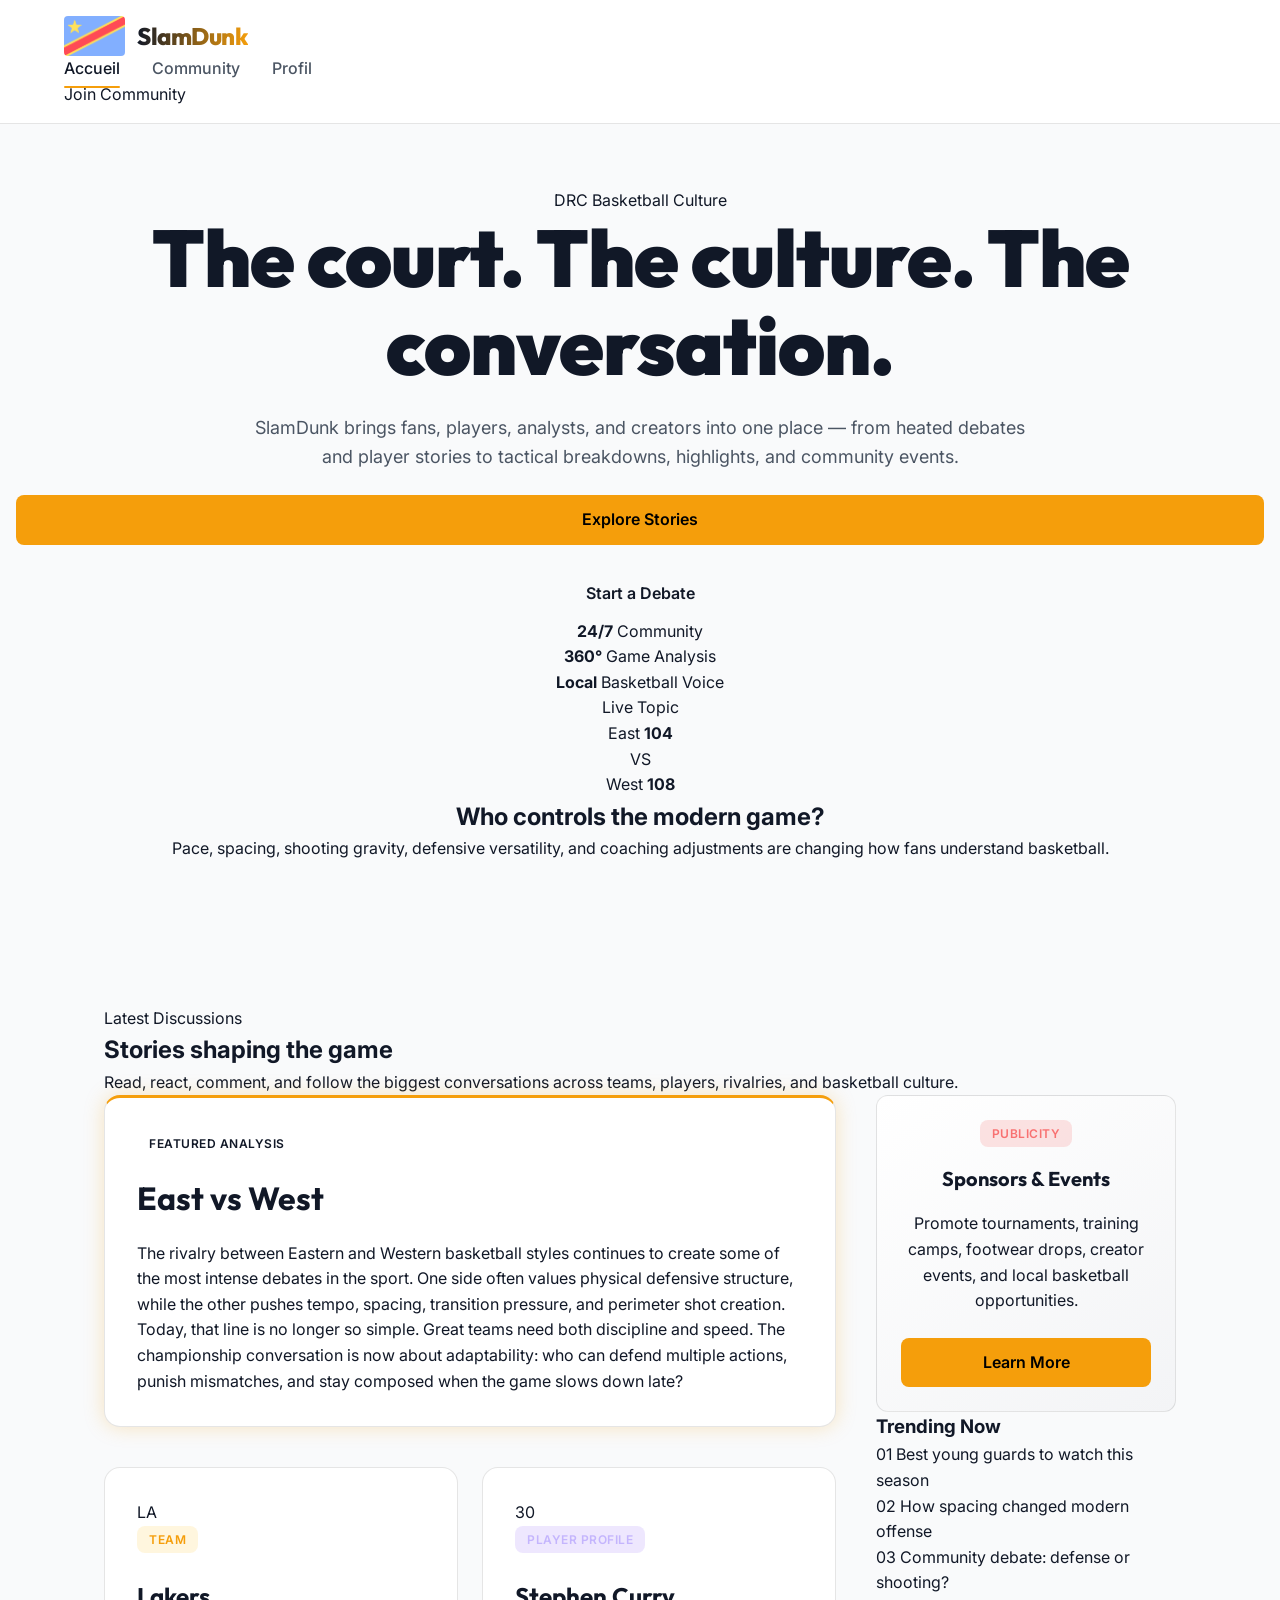
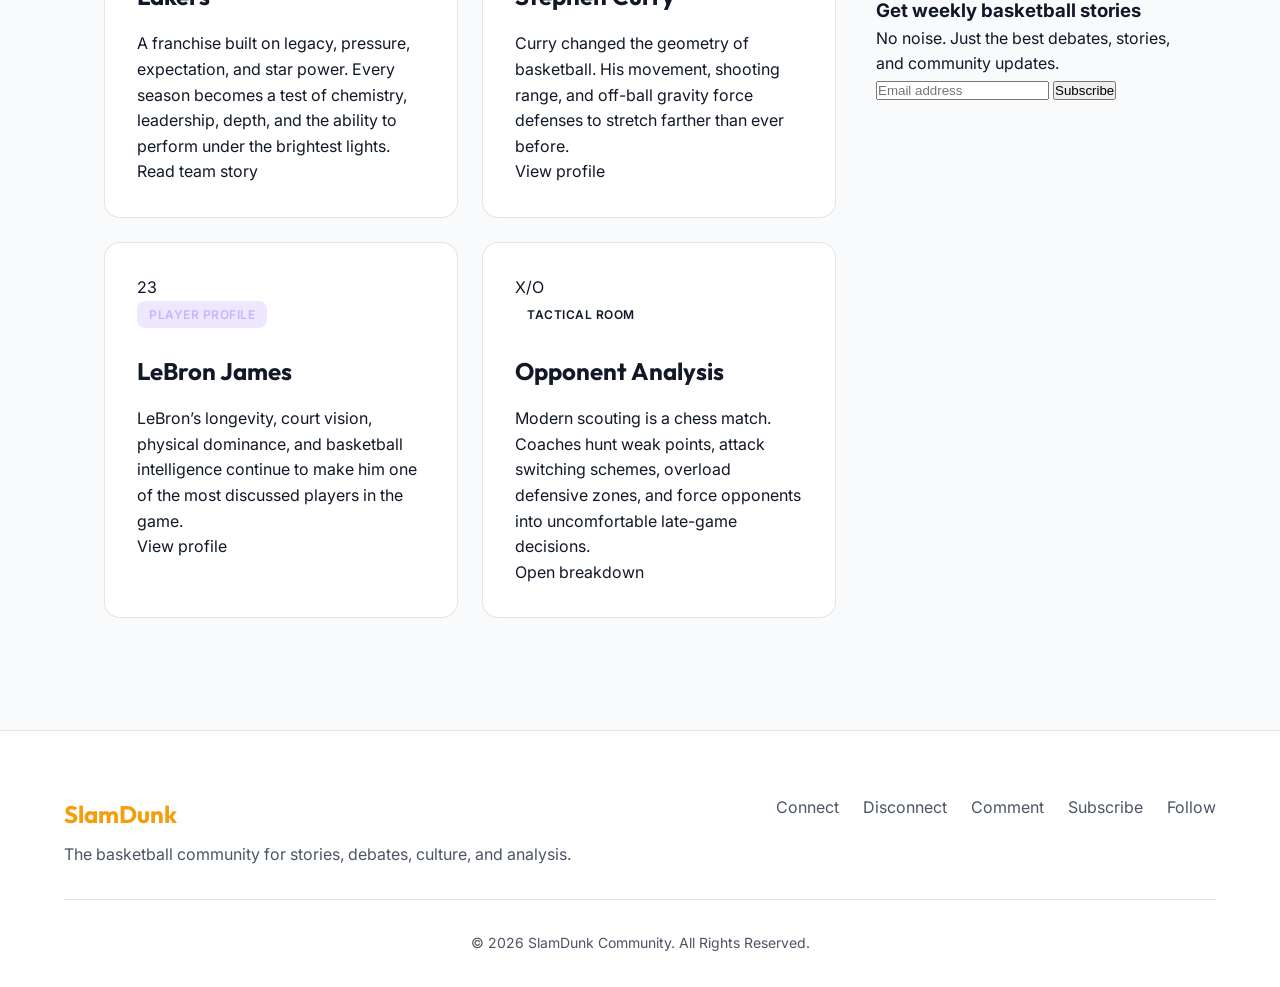
==== commit 696aaf03: "fx(landing page)" ====
--- a/index.html
+++ b/index.html
@@ -1,159 +1,301 @@
-<!DOCTYPE html>
+<!doctype html>
 <html lang="en">
   <head>
     <meta charset="UTF-8" />
     <meta name="viewport" content="width=device-width, initial-scale=1.0" />
+
     <!-- Modern Fonts -->
-    <link rel="preconnect" href="https://fonts.googleapis.com">
-    <link rel="preconnect" href="https://fonts.gstatic.com" crossorigin>
-    <link href="https://fonts.googleapis.com/css2?family=Inter:wght@300;400;500;600&family=Outfit:wght@700;800;900&display=swap" rel="stylesheet">
+    <link rel="preconnect" href="https://fonts.googleapis.com" />
+    <link rel="preconnect" href="https://fonts.gstatic.com" crossorigin />
+    <link
+      href="https://fonts.googleapis.com/css2?family=Inter:wght@300;400;500;600;700&family=Outfit:wght@700;800;900&display=swap"
+      rel="stylesheet"
+    />
+
     <link rel="stylesheet" href="1.css" />
-    <title>SlamDunk | Community</title>
-    <meta name="description" content="A comprehensive modern basketball community and news portal." />
+
+    <title>SlamDunk | Basketball Community</title>
+    <meta
+      name="description"
+      content="A modern basketball community, news, debate, and culture platform."
+    />
   </head>
+
   <body>
     <!-- Top Navigation -->
     <header class="navbar">
-      <div class="logo-area">
-        <img src="drc.png" alt="drc flag" class="nav-logo" />
-        <span class="logo-text">SlamDunk</span>
+      <div class="nav-inner">
+        <a href="#" class="logo-area" aria-label="SlamDunk homepage">
+          <img src="drc.png" alt="DRC flag" class="nav-logo" />
+          <span class="logo-text">SlamDunk</span>
+        </a>
+
+        <nav class="nav-menu" aria-label="Main navigation">
+          <ul class="nav-links">
+            <li><a href="#" class="active">Accueil</a></li>
+            <li><a href="#">Community</a></li>
+            <li><a href="#">Profil</a></li>
+          </ul>
+        </nav>
+
+        <a href="#" class="nav-cta">Join Community</a>
       </div>
-      <nav class="nav-menu">
-        <ul class="nav-links">
-          <li><a href="#" class="active">Accueil</a></li>
-          <li><a href="#">Community</a></li>
-          <li><a href="#">Profil</a></li>
-        </ul>
-      </nav>
     </header>
 
-    <!-- Main Application Wrapper -->
-    <main class="page-container">
-      
-      <!-- Page Header / Hero -->
+    <main>
+      <!-- Hero -->
       <section class="hero-section">
-        <h1 class="hero-title">BASKETBALL <span class="accent-text">CULTURE</span></h1>
-        <p class="lead-text">
-          Welcome to SlamDunk, your ultimate destination for everything basketball. 
-          Dive deep into the culture, stats, and heated debates defining the modern era 
-          of the sport. Whether you're tracking the intense rivalries of the regular season 
-          or breaking down championship defensive schemes, we've got you covered with 
-          premium, inside access.
-        </p>
+        <div class="hero-bg-orb hero-orb-one"></div>
+        <div class="hero-bg-orb hero-orb-two"></div>
+
+        <div class="hero-inner">
+          <div class="hero-content">
+            <span class="eyebrow">DRC Basketball Culture</span>
+
+            <h1 class="hero-title">
+              The court.
+              <span>The culture.</span>
+              The conversation.
+            </h1>
+
+            <p class="lead-text">
+              SlamDunk brings fans, players, analysts, and creators into one
+              place — from heated debates and player stories to tactical
+              breakdowns, highlights, and community events.
+            </p>
+
+            <div class="hero-actions">
+              <a href="#" class="btn btn-primary">Explore Stories</a>
+              <a href="#" class="btn btn-secondary">Start a Debate</a>
+            </div>
+
+            <div class="hero-stats">
+              <div>
+                <strong>24/7</strong>
+                <span>Community</span>
+              </div>
+              <div>
+                <strong>360°</strong>
+                <span>Game Analysis</span>
+              </div>
+              <div>
+                <strong>Local</strong>
+                <span>Basketball Voice</span>
+              </div>
+            </div>
+          </div>
+
+          <aside class="hero-panel" aria-label="Featured community topic">
+            <div class="panel-top">
+              <span class="live-dot"></span>
+              <span>Live Topic</span>
+            </div>
+
+            <div class="score-card">
+              <div>
+                <span>East</span>
+                <strong>104</strong>
+              </div>
+              <div class="versus">VS</div>
+              <div>
+                <span>West</span>
+                <strong>108</strong>
+              </div>
+            </div>
+
+            <h2>Who controls the modern game?</h2>
+
+            <p>
+              Pace, spacing, shooting gravity, defensive versatility, and
+              coaching adjustments are changing how fans understand basketball.
+            </p>
+
+            <div class="court-graphic">
+              <span class="ball"></span>
+            </div>
+          </aside>
+        </div>
       </section>
 
-      <!-- Layout Grid (Main Content + Sidebar) -->
-      <div class="content-layout">
-        
-        <!-- Primary Articles Area -->
-        <div class="main-articles">
-          
-          <article class="card premium-card">
-            <h2 class="card-heading">EAST VS WEST</h2>
-            <div class="card-body">
+      <!-- Main Application Wrapper -->
+      <section class="page-container">
+        <div class="section-heading">
+          <span class="eyebrow">Latest Discussions</span>
+          <h2>Stories shaping the game</h2>
+          <p>
+            Read, react, comment, and follow the biggest conversations across
+            teams, players, rivalries, and basketball culture.
+          </p>
+        </div>
+
+        <!-- Layout Grid -->
+        <div class="content-layout">
+          <!-- Primary Articles Area -->
+          <div class="main-articles">
+            <article class="card premium-card">
+              <div class="premium-content">
+                <div>
+                  <span class="badge gold-badge">Featured Analysis</span>
+                  <h2 class="card-heading">East vs West</h2>
+                  <p>
+                    The rivalry between Eastern and Western basketball styles
+                    continues to create some of the most intense debates in the
+                    sport. One side often values physical defensive structure,
+                    while the other pushes tempo, spacing, transition pressure,
+                    and perimeter shot creation.
+                  </p>
+                  <p>
+                    Today, that line is no longer so simple. Great teams need
+                    both discipline and speed. The championship conversation is
+                    now about adaptability: who can defend multiple actions,
+                    punish mismatches, and stay composed when the game slows
+                    down late?
+                  </p>
+                </div>
+
+                <div class="premium-visual">
+                  <span class="court-line top"></span>
+                  <span class="court-line middle"></span>
+                  <span class="court-line bottom"></span>
+                  <span class="premium-ball"></span>
+                </div>
+              </div>
+            </article>
+
+            <div class="cards-grid">
+              <article class="card article-card team-card">
+                <div class="article-visual lakers-visual">
+                  <span>LA</span>
+                </div>
+
+                <div class="card-content">
+                  <span class="badge team-badge">Team</span>
+                  <h3 class="card-subheading">Lakers</h3>
+                  <p>
+                    A franchise built on legacy, pressure, expectation, and star
+                    power. Every season becomes a test of chemistry, leadership,
+                    depth, and the ability to perform under the brightest
+                    lights.
+                  </p>
+                  <a href="#" class="read-link">Read team story</a>
+                </div>
+              </article>
+
+              <article class="card article-card player-card">
+                <div class="article-visual curry-visual">
+                  <span>30</span>
+                </div>
+
+                <div class="card-content">
+                  <span class="badge player-badge">Player Profile</span>
+                  <h3 class="card-subheading">Stephen Curry</h3>
+                  <p>
+                    Curry changed the geometry of basketball. His movement,
+                    shooting range, and off-ball gravity force defenses to
+                    stretch farther than ever before.
+                  </p>
+                  <a href="#" class="read-link">View profile</a>
+                </div>
+              </article>
+
+              <article class="card article-card player-card">
+                <div class="article-visual lebron-visual">
+                  <span>23</span>
+                </div>
+
+                <div class="card-content">
+                  <span class="badge player-badge">Player Profile</span>
+                  <h3 class="card-subheading">LeBron James</h3>
+                  <p>
+                    LeBron’s longevity, court vision, physical dominance, and
+                    basketball intelligence continue to make him one of the most
+                    discussed players in the game.
+                  </p>
+                  <a href="#" class="read-link">View profile</a>
+                </div>
+              </article>
+
+              <article class="card article-card general-card">
+                <div class="article-visual analysis-visual">
+                  <span>X/O</span>
+                </div>
+
+                <div class="card-content">
+                  <span class="badge analysis-badge">Tactical Room</span>
+                  <h3 class="card-subheading">Opponent Analysis</h3>
+                  <p>
+                    Modern scouting is a chess match. Coaches hunt weak points,
+                    attack switching schemes, overload defensive zones, and
+                    force opponents into uncomfortable late-game decisions.
+                  </p>
+                  <a href="#" class="read-link">Open breakdown</a>
+                </div>
+              </article>
+            </div>
+          </div>
+
+          <!-- Sidebar -->
+          <aside class="sidebar">
+            <div class="promo-widget">
+              <span class="badge promo-badge">Publicity</span>
+              <h3 class="widget-title">Sponsors & Events</h3>
               <p>
-                The historic rivalry between the Eastern and Western Conferences continues 
-                to highlight contrasting styles of play. While the East has historically 
-                reared hard-nosed defensive squads relying on methodical half-court execution, 
-                the West has long pushed the limits of the game's pace and perimeter shooting 
-                efficiency. In recent seasons, the talent distribution has shifted back and 
-                forth, resulting in heavily contested matchups that go the distance. 
-                With rising star power evenly split across both seaboards, the battle for 
-                the NBA Championship is more unpredictable than ever. Fans can expect a 
-                grueling playoff stretch as top seeds clash over regional supremacy.
+                Promote tournaments, training camps, footwear drops, creator
+                events, and local basketball opportunities.
               </p>
-            </div>
-          </article>
-
-          <!-- Grid of Sub-Topics -->
-          <div class="cards-grid">
-            <article class="card team-card">
-              <div class="card-image-wrap lakers-img"></div>
-              <div class="card-content">
-                <span class="badge team-badge">Team</span>
-                <h3 class="card-subheading">LAKERS</h3>
-                <p>
-                  The Los Angeles Lakers remain one of the most storied franchises in all of professional sports. 
-                  Donning the Purple and Gold, the team carries the immense pressure of living up to the legacies 
-                  of legends like Magic Johnson and Kobe Bryant. In the modern era, the Lakers' front office faces 
-                  the constant challenge of surrounding their superstar talent with the right mix of veteran experience 
-                  and youthful energy. As they seek yet another banner to hang in the rafters, every matchup in 
-                  the competitive Western Conference is crucial for maintaining momentum.
-                </p>
-              </div>
-            </article>
-
-            <article class="card player-card">
-              <div class="card-content">
-                <span class="badge player-badge">Player Profile</span>
-                <h3 class="card-subheading">Stephen Curry</h3>
-                <p>
-                  Stephen Curry has fundamentally altered how the game of basketball is played. 
-                  Regarded as the greatest shooter in NBA history, Curry's unprecedented range 
-                  and off-ball movement force opposing defenses into impossible split-second 
-                  decisions. His gravity on the court opens up scoring opportunities for his 
-                  entire team, cementing his status as a generational offensive engine.
-                </p>
-              </div>
-            </article>
-
-            <article class="card player-card">
-              <div class="card-content">
-                <span class="badge player-badge">Player Profile</span>
-                <h3 class="card-subheading">Lebron James</h3>
-                <p>
-                  LeBron James continues to defy the limits of longevity and athleticism. 
-                  An unmatched blend of size, court vision, and basketball IQ makes him 
-                  a perennial threat to control every facet of the game. With four 
-                  championship rings to his name, LeBron's ongoing impact in defining 
-                  championship runs remains a pivotal storyline every single season.
-                </p>
-              </div>
-            </article>
-
-            <article class="card general-card">
-              <div class="card-content">
-                <span class="badge">Analysis</span>
-                <h3 class="card-subheading">Opponent</h3>
-                <p>
-                  Analyzing the opponent's strategy is half the battle on the court. 
-                  In today's highly analytical game, scouting reports are meticulously crafted 
-                  to identify defensive liabilities and predictable offensive tendencies. 
-                  Whether it's exploiting a big man in a switch with a lightning-quick guard 
-                  or overloading the strong side to stifle a post-up threat, tactical adjustments 
-                  dictate the flow of tightly contested matches. Great teams must be versatile 
-                  enough to adapt their game plan mid-flight while ruthlessly punishing the 
-                  mistakes of their adversaries. This constant chess match between coaching staffs 
-                  often proves to be the deciding factor in clutch, late-game scenarios.
-                </p>
-              </div>
-            </article>
-          </div>
+              <a href="#" class="btn btn-primary full-width">Learn More</a>
+            </div>
+
+            <div class="side-card">
+              <h3>Trending Now</h3>
+
+              <ul class="trend-list">
+                <li>
+                  <span>01</span>
+                  <a href="#">Best young guards to watch this season</a>
+                </li>
+                <li>
+                  <span>02</span>
+                  <a href="#">How spacing changed modern offense</a>
+                </li>
+                <li>
+                  <span>03</span>
+                  <a href="#">Community debate: defense or shooting?</a>
+                </li>
+              </ul>
+            </div>
+
+            <div class="newsletter-card">
+              <h3>Get weekly basketball stories</h3>
+              <p>
+                No noise. Just the best debates, stories, and community updates.
+              </p>
+
+              <form class="newsletter-form">
+                <input
+                  type="email"
+                  placeholder="Email address"
+                  aria-label="Email address"
+                />
+                <button type="submit">Subscribe</button>
+              </form>
+            </div>
+          </aside>
         </div>
-
-        <!-- Sidebar / Publicity -->
-        <aside class="sidebar">
-          <div class="promo-widget">
-            <span class="badge promo-badge">Publicity</span>
-            <h3 class="widget-title">Sponsors & Events</h3>
-            <p>
-              Don't miss out on securing the latest premium performance footwear and exclusive
-              apparel collections worn by the pros. Upgrade your game both on and off the court.
-            </p>
-            <button class="btn btn-primary">Learn More</button>
-          </div>
-        </aside>
-
-      </div>
+      </section>
     </main>
 
-    <!-- Footer Area -->
+    <!-- Footer -->
     <footer class="main-footer">
       <div class="footer-inner">
         <div class="footer-brand">
           <h4>SlamDunk</h4>
-          <p>The ultimate basketball community.</p>
+          <p>
+            The basketball community for stories, debates, culture, and
+            analysis.
+          </p>
         </div>
+
         <ul class="footer-nav">
           <li><a href="#">Connect</a></li>
           <li><a href="#">Disconnect</a></li>
@@ -162,6 +304,7 @@
           <li><a href="#">Follow</a></li>
         </ul>
       </div>
+
       <div class="footer-bottom">
         <p>&copy; 2026 SlamDunk Community. All Rights Reserved.</p>
       </div>
